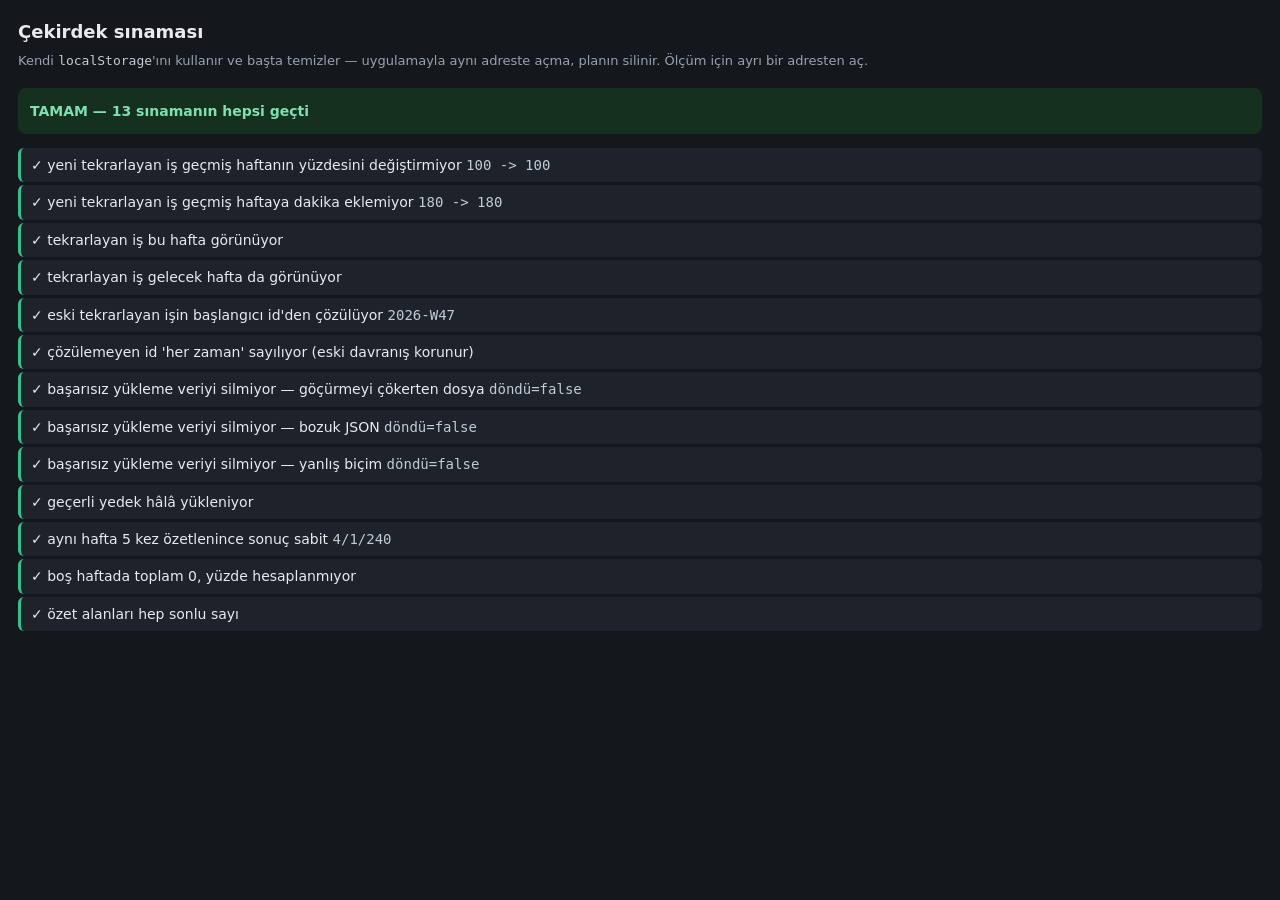
==== sinama.html @ 1fe1f3cf "Sinama sayfasi yedege alindi -- once dizin disi yapildi Bu depo KENDI kokunden yayinlaniyor ve .noje" ====
<!DOCTYPE html>
<html lang="tr">
<head>
<meta charset="utf-8">
<!-- ARAMA MOTORUNA KAPALI.
     Bu sayfa cekirdek sinamalarini kosan bir ARACTIR, icerik degil.
     Bu depo KENDI kokunden yayinlaniyor ve .nojekyll var; yani depoya
     giren her dosya canliya cikar. Sinama sayfasini izlemeye almak onu
     yedekler AMA ayni anda /planlayici/sinama.html adresinde herkese
     acar. Yedeklemek ile yayinlamak ayni dugmeye bagli.
     noindex: arama sonuclarinda cikmasin. robots.txt'ye de eklendi.
     NOT: noindex ERISIMI engellemez, DIZINLEMEYI engeller. Adresi
     bilen acar -- ama burada sizacak veri yok, sayfa uygulamanin kendi
     sinamalarini kosuyor. -->
<meta name="robots" content="noindex, nofollow">
<title>Planlayıcı — çekirdek sınaması</title>
<style>
  body{margin:0;background:#14171c;color:#e8eaed;font:14px/1.6 system-ui;padding:18px}
  h1{font-size:18px;margin:0 0 4px} p.alt{color:#98a2b3;margin:0 0 16px;font-size:13px}
  .s{padding:6px 10px;border-radius:6px;margin:3px 0;background:#1e232b}
  .ok{border-left:3px solid #35c08a} .yok{border-left:3px solid #e5484d;background:#2b1e20}
  #ozet{padding:12px;border-radius:8px;margin:14px 0;font-weight:600}
  .gecti{background:#16301f;color:#7fe0b0} .kaldi{background:#301818;color:#ff9ea1}
  code{color:#c3cad6}
</style>
</head>
<body>
<h1>Çekirdek sınaması</h1>
<p class="alt">Kendi <code>localStorage</code>'ını kullanır ve başta temizler —
uygulamayla aynı adreste açma, planın silinir. Ölçüm için ayrı bir adresten aç.</p>
<div id="ozet">yükleniyor…</div>
<div id="liste"></div>

<script>
document.write('<scr'+'ipt src="cekirdek.js?t=' + Date.now() + '"><\/scr'+'ipt>');
</script>

<script>
window.addEventListener("load", function () {
  var sonuclar = [], hata = 0;
  function ol(ad, kosul, ayrinti) {
    if (!kosul) hata++;
    sonuclar.push({ad: ad, gecti: !!kosul, ayrinti: ayrinti || ""});
  }
  function bosla() {
    try { localStorage.clear(); } catch (e) {}
    veri = { tekrarlayan: [], haftalar: {}, gunlukIz: {}, surum: 2 };
  }
  function yuzde(a) { var o = haftaOzeti(a); return o.toplam ? Math.round(o.biten / o.toplam * 100) : null; }

  var gecen = haftaAnahtari(new Date(Date.now() - 7 * 86400000));
  var bu    = haftaAnahtari(new Date());
  var sonra = haftaAnahtari(new Date(Date.now() + 7 * 86400000));

  // ── 1) TEKRARLAYAN İŞ GEÇMİŞİ DEĞİŞTİRMESİN (27.08.2026) ────────────
  // Tekrarlayan işler global tutuluyordu, hafta filtresi yoktu. Bugün
  // "her hafta spor" eklemek geçen haftayı %100'den %75'e düşürüyordu:
  // o hafta hiç var olmayan bir iş, geriye dönük "yapılmamış" sayılıyordu.
  bosla();
  for (var i = 0; i < 3; i++)
    blokEkle(gecen, { gun: i, metin: "iş" + i, bas: "09:00", bit: "10:00" }, false);
  haftaKaydi(gecen).bloklar.forEach(function (b) { b.tamam = true; });
  var oncekiYuzde = yuzde(gecen), oncekiDk = haftaOzeti(gecen).dakikaToplam;
  blokEkle(bu, { gun: 0, metin: "her hafta spor", bas: "18:00", bit: "19:00" }, true);

  ol("yeni tekrarlayan iş geçmiş haftanın yüzdesini değiştirmiyor",
     yuzde(gecen) === oncekiYuzde, oncekiYuzde + " -> " + yuzde(gecen));
  ol("yeni tekrarlayan iş geçmiş haftaya dakika eklemiyor",
     haftaOzeti(gecen).dakikaToplam === oncekiDk,
     oncekiDk + " -> " + haftaOzeti(gecen).dakikaToplam);
  ol("tekrarlayan iş bu hafta görünüyor", haftaOzeti(bu).toplam === 1);
  ol("tekrarlayan iş gelecek hafta da görünüyor", haftaOzeti(sonra).toplam === 1);

  // ── 2) ESKİ KAYITLAR: BAŞLANGIÇ id'DEN GERİ KAZANILIYOR ─────────────
  // id'nin ilk parçası Date.now().toString(36); tahmin değil, kaydın kendisi.
  bosla();
  var ikiHaftaOnce = Date.now() - 14 * 86400000;
  veri.tekrarlayan.push({ id: ikiHaftaOnce.toString(36) + "abcde", gun: 0,
                          bas: "08:00", bit: "09:00", metin: "eski", kategori: "genel" });
  localStorage.setItem(KAYIT_ADI, JSON.stringify(veri));
  yukle();
  ol("eski tekrarlayan işin başlangıcı id'den çözülüyor",
     veri.tekrarlayan[0].baslangic === haftaAnahtari(new Date(ikiHaftaOnce)),
     String(veri.tekrarlayan[0].baslangic));
  ol("çözülemeyen id 'her zaman' sayılıyor (eski davranış korunur)",
     idHaftasi("xx") === null && idHaftasi(null) === null);

  // ── 3) BAŞARISIZ YEDEK YÜKLEME VERİYİ SİLMESİN (27.08.2026) ─────────
  // `veri = aday` göçürmeden ÖNCE çalışıyordu. Biçim denetimini geçip
  // göçürmede çöken bir dosya, "geçersiz dosya" denmesine rağmen
  // bellekteki planı siliyordu; ilk kaydet() de diske yazıyordu.
  function veriDuruyorMu(h) {
    return !!(veri.haftalar[h] && veri.haftalar[h].bloklar && veri.haftalar[h].bloklar.length);
  }
  var kotular = {
    "göçürmeyi çökerten dosya": JSON.stringify({ haftalar: { "2026-W01": { gorevler: 5 } }, tekrarlayan: [] }),
    "bozuk JSON": "{bu json değil",
    "yanlış biçim": JSON.stringify({ selam: 1 })
  };
  Object.keys(kotular).forEach(function (ad) {
    bosla();
    blokEkle(bu, { gun: 0, metin: "ÖNEMLİ", bas: "09:00", bit: "10:00" }, false);
    var d = iceAktar(kotular[ad]);
    kaydet();   // kullanıcı herhangi bir şey yapmış gibi
    var disk = JSON.parse(localStorage.getItem(KAYIT_ADI) || "{}");
    ol("başarısız yükleme veriyi silmiyor — " + ad,
       d === false && veriDuruyorMu(bu) &&
       !!(disk.haftalar && disk.haftalar[bu] && disk.haftalar[bu].bloklar.length),
       "döndü=" + d);
  });
  bosla();
  blokEkle(bu, { gun: 0, metin: "eski", bas: "09:00", bit: "10:00" }, false);
  ol("geçerli yedek hâlâ yükleniyor",
     iceAktar(JSON.stringify({ haftalar: {}, tekrarlayan: [], surum: 2 })) === true &&
     !veriDuruyorMu(bu));

  // ── 4) SAYI ÇİZİMİN YAN ETKİSİ OLMASIN (08 Ders Programı'nda çıktı) ──
  bosla();
  blokEkle(bu, { gun: 0, metin: "a", bas: "09:00", bit: "10:00" }, true);
  for (var j = 0; j < 3; j++) blokEkle(bu, { gun: j, metin: "t" + j, bas: "13:00", bit: "14:00" }, false);
  haftaKaydi(bu).bloklar[0].tamam = true;
  var tekrar = [];
  for (var m = 0; m < 5; m++) { var o = haftaOzeti(bu); tekrar.push(o.toplam + "/" + o.biten + "/" + o.dakikaToplam); }
  ol("aynı hafta 5 kez özetlenince sonuç sabit",
     tekrar.every(function (x) { return x === tekrar[0]; }), tekrar[0]);

  // ── 5) BOŞ HAFTADA SAYI UYDURMA ─────────────────────────────────────
  bosla();
  var b = haftaOzeti(bu);
  ol("boş haftada toplam 0, yüzde hesaplanmıyor",
     b.toplam === 0 && yuzde(bu) === null);
  ol("özet alanları hep sonlu sayı",
     [b.toplam, b.biten, b.dakikaToplam].every(Number.isFinite));

  // ── Sonuç ───────────────────────────────────────────────────────────
  try { localStorage.clear(); } catch (e) {}
  document.getElementById("liste").innerHTML = sonuclar.map(function (s) {
    return '<div class="s ' + (s.gecti ? "ok" : "yok") + '">' + (s.gecti ? "✓ " : "✗ ") +
           s.ad + (s.ayrinti ? ' <code>' + s.ayrinti + '</code>' : '') + '</div>';
  }).join("");
  var oz = document.getElementById("ozet");
  oz.className = hata ? "kaldi" : "gecti";
  oz.textContent = hata ? hata + " SINAMA KALDI (" + sonuclar.length + " toplam)"
                        : "TAMAM — " + sonuclar.length + " sınamanın hepsi geçti";
  window.__sinama = { toplam: sonuclar.length, hata: hata, sonuclar: sonuclar };
});
</script>
</body>
</html>
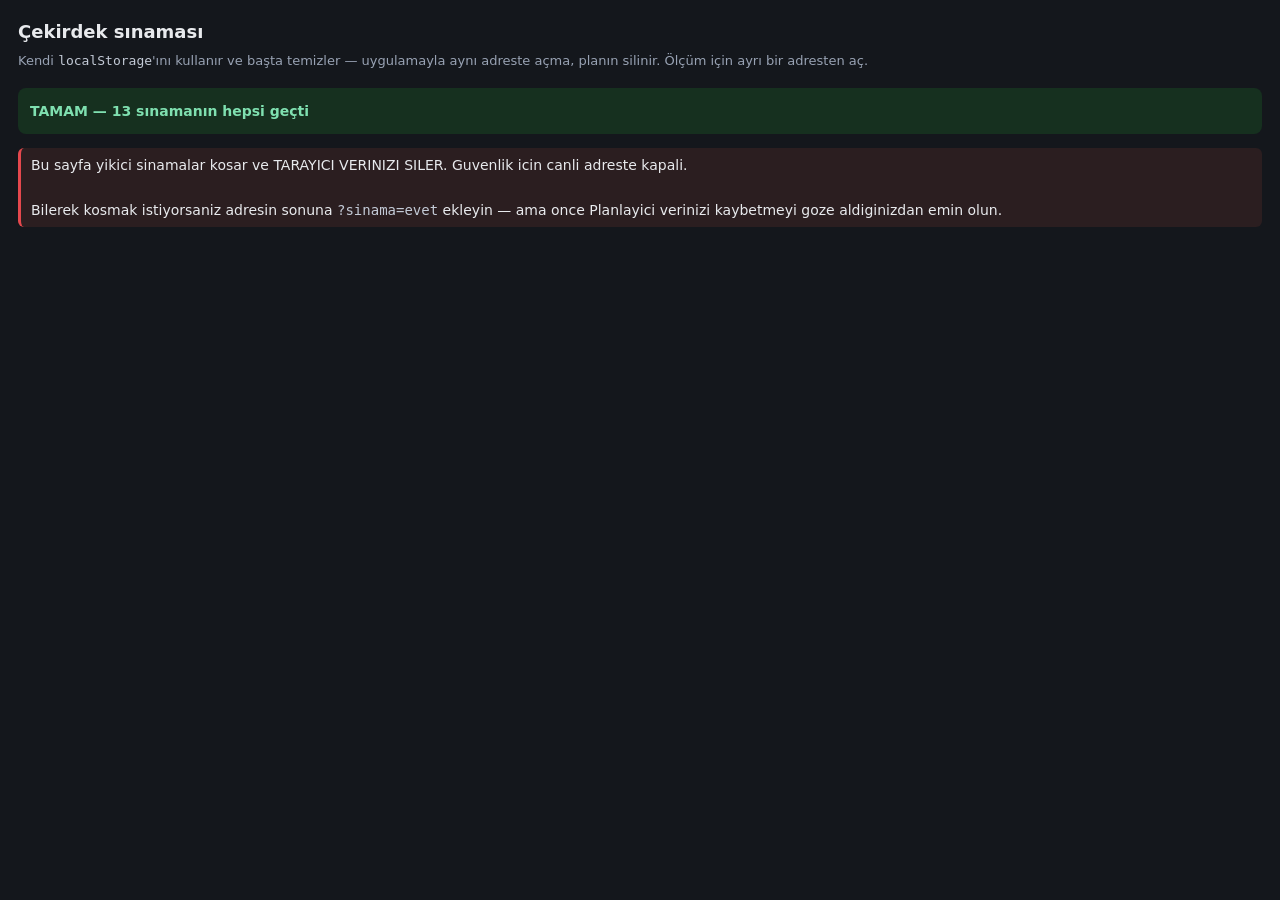
==== commit 7e18fb21: "ACIL: canlidaki sinama sayfasi KULLANICININ VERISINI SILIYORDU sinama.html acilir acilmaz `localStor" ====
--- a/sinama.html
+++ b/sinama.html
@@ -32,6 +32,35 @@
 <div id="liste"></div>
 
 <script>
+/* YIKICI SINAMA KILIDI — 03.09.2026.
+   Bu sayfa localStorage.clear() cagiriyor. Ayni kaynakta oldugu icin
+   acan kisinin PLANLAYICI VERISINI siler: haftalik program, tekrarlayan
+   gorevler, gunluk iz.
+
+   Sayfa yayinda duruyor (yedeklenebilmesi icin izlemeye alindi) ve
+   noindex + robots ile dizin disi. AMA noindex ERISIMI engellemez --
+   adresi bilen, eski bir baglantiya tiklayan ya da merakla acan biri
+   verisini kaybederdi.
+
+   Artik yikici sinamalar yalnizca ACIKCA izin verilince kosar. */
+var sinamaIzinli = (function () {
+    var y = location.hostname;
+    if (y === 'localhost' || y === '127.0.0.1' || y === '') return true;
+    return location.search.indexOf('sinama=evet') >= 0;
+})();
+
+/* Silme cagrisinin KENDISI de sarilir: yukaridaki kilit bir gun
+   atlanirsa bile veri gitmesin. Iki kat koruma, cunku kaybin bedeli
+   geri alinamaz. */
+function sinamaTemizle() {
+    if (!sinamaIzinli) return;
+    /* Yalniz BURADA silinir. Sayfadaki oteki cagrilar bu isleve
+       yonlendirildi; kilit tek yerde durur, atlamak icin tek nokta
+       degil, hic nokta yok. */
+    try { window.localStorage.clear(); } catch (e) {}
+}
+</script>
+<script>
 document.write('<scr'+'ipt src="cekirdek.js?t=' + Date.now() + '"><\/scr'+'ipt>');
 </script>
 
@@ -43,7 +72,7 @@
     sonuclar.push({ad: ad, gecti: !!kosul, ayrinti: ayrinti || ""});
   }
   function bosla() {
-    try { localStorage.clear(); } catch (e) {}
+    sinamaTemizle();
     veri = { tekrarlayan: [], haftalar: {}, gunlukIz: {}, surum: 2 };
   }
   function yuzde(a) { var o = haftaOzeti(a); return o.toplam ? Math.round(o.biten / o.toplam * 100) : null; }
@@ -133,11 +162,20 @@
      [b.toplam, b.biten, b.dakikaToplam].every(Number.isFinite));
 
   // ── Sonuç ───────────────────────────────────────────────────────────
-  try { localStorage.clear(); } catch (e) {}
+  sinamaTemizle();
+  if (!sinamaIzinli) {
+    document.getElementById("liste").innerHTML =
+      '<div class="s yok">Bu sayfa yikici sinamalar kosar ve TARAYICI ' +
+      'VERINIZI SILER. Guvenlik icin canli adreste kapali.<br><br>' +
+      'Bilerek kosmak istiyorsaniz adresin sonuna <code>?sinama=evet</code> ' +
+      'ekleyin — ama once Planlayici verinizi kaybetmeyi goze aldiginizdan ' +
+      'emin olun.</div>';
+  } else {
   document.getElementById("liste").innerHTML = sonuclar.map(function (s) {
     return '<div class="s ' + (s.gecti ? "ok" : "yok") + '">' + (s.gecti ? "✓ " : "✗ ") +
            s.ad + (s.ayrinti ? ' <code>' + s.ayrinti + '</code>' : '') + '</div>';
   }).join("");
+  }
   var oz = document.getElementById("ozet");
   oz.className = hata ? "kaldi" : "gecti";
   oz.textContent = hata ? hata + " SINAMA KALDI (" + sonuclar.length + " toplam)"
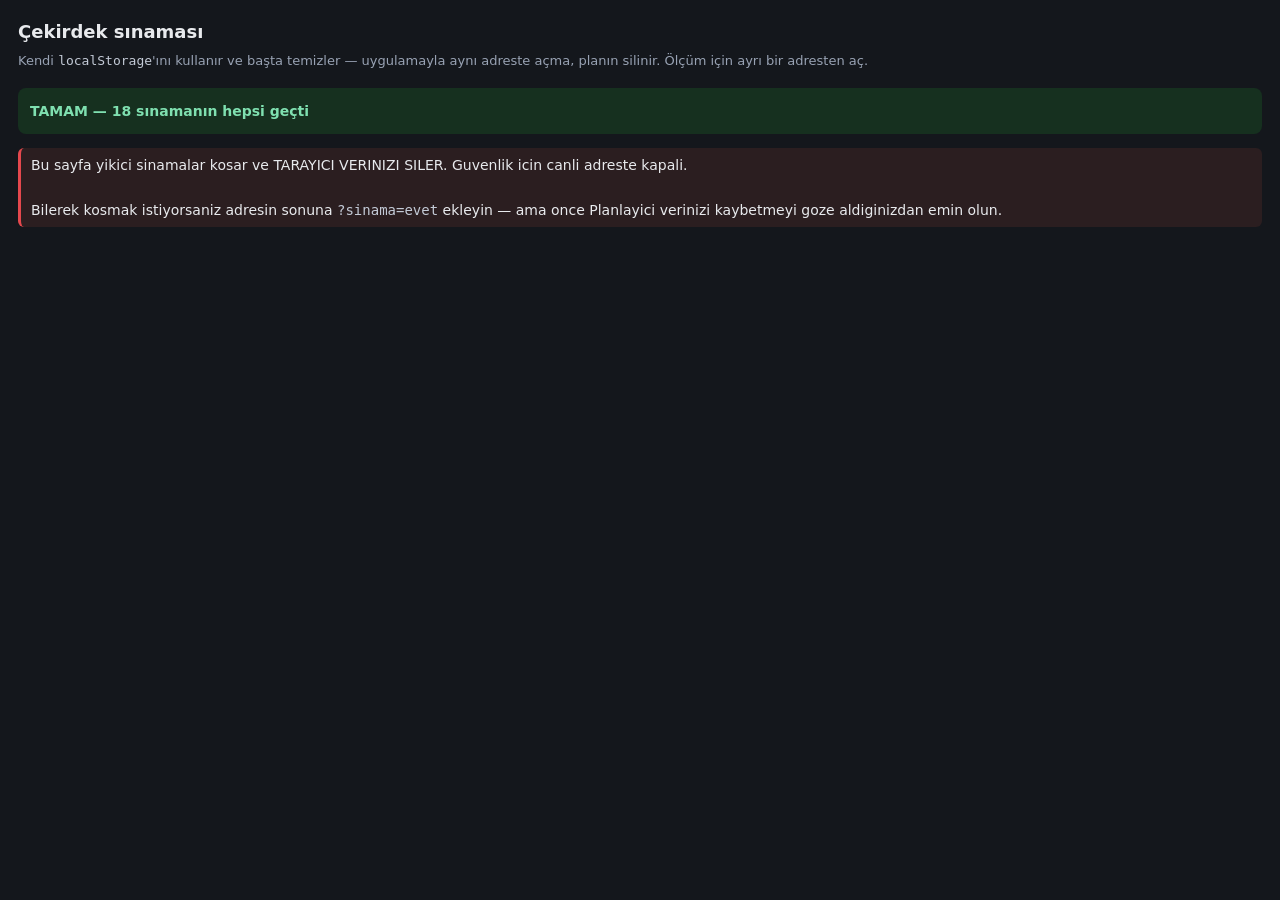
==== commit d175d4b3: "Sinavi asan deneme sessizce kabul ediliyordu + teslimat + damga ayrismasi Merkezin verdigi iki isi d" ====
--- a/sinama.html
+++ b/sinama.html
@@ -161,6 +161,43 @@
   ol("özet alanları hep sonlu sayı",
      [b.toplam, b.biten, b.dakikaToplam].every(Number.isFinite));
 
+  /* ── Deneme, sınavın soru sayısını aşıyorsa SÖYLENİR ────────────
+     Ölçüldü (03.09.2026, uygulama kullanılarak): TYT seçiliyken
+     100/50/30 girildi — toplam 180, TYT 120 sorudur. Kabul edildi,
+     net 87,5 yazıldı, uyarı çıkmadı, gelişim grafiğine işlendi.
+     10 yerine 100 yazmak tek tuş hatası; sonuç çökme değil, MAKUL
+     GÖRÜNEN yanlış bir net.
+     Engellemiyor, söylüyor: öğrenci branş/mini deneme de çözer;
+     sert sınır meşru kullanımı keserdi. */
+  {
+    /* KENDI FIXTURE'INI KURAR. Bu sayfadaki `bosla()` yalnizca
+       {tekrarlayan, haftalar, gunlukIz, surum} kuruyor -- `denemeler`
+       ALANI YOK. Ilk yazdigimda `veri.denemeler.length` cagirdim ve
+       sayfa TypeError ile durdu; ozet "yukleniyor..." kaldi.
+       Tehlikeli olan sey: disaridan bakinca `window.__sinama.sonuclar`
+       bostu ve "kalan yok" gibi okunuyordu -- yani KIRIK bir sinama
+       GECMIS gibi gorunuyordu. Uzun+sessiz+OLUMLU tuzagi tam bu.
+       Ozeti okumadan "gecti" demeyecegim.
+       Ayrica sunu da gosterdi: `denemeEkle` bu takimda hic kapsanmiyordu. */
+    bosla();
+    veri.denemeler = [];
+    const say = () => veri.denemeler.length;
+    const n0 = say();
+    const asan = denemeEkle("A", "2026-09-01", "TYT", "100", "50", "30");
+    ol("sınavı aşan deneme UYARI döndürüyor",
+       !!(asan && asan.uyari), asan && asan.uyari ? "uyarı var" : "uyari YOK");
+    ol("uyarı verse de KAYDEDİYOR (engellemez)", say() === n0 + 1);
+
+    const tam = denemeEkle("B", "2026-09-01", "TYT", "80", "30", "10");
+    ol("tam 120 soruluk TYT uyarmıyor", !!(tam && tam.tamam && !tam.uyari));
+
+    const yarim = denemeEkle("C", "2026-09-01", "TYT", "40", "8", "12");
+    ol("yarım deneme (60 soru) uyarmıyor", !!(yarim && !yarim.uyari));
+
+    const lgs = denemeEkle("D", "2026-09-01", "LGS", "60", "30", "10");
+    ol("LGS 100 soru uyarıyor (LGS 90'dır)", !!(lgs && lgs.uyari));
+  }
+
   // ── Sonuç ───────────────────────────────────────────────────────────
   sinamaTemizle();
   if (!sinamaIzinli) {
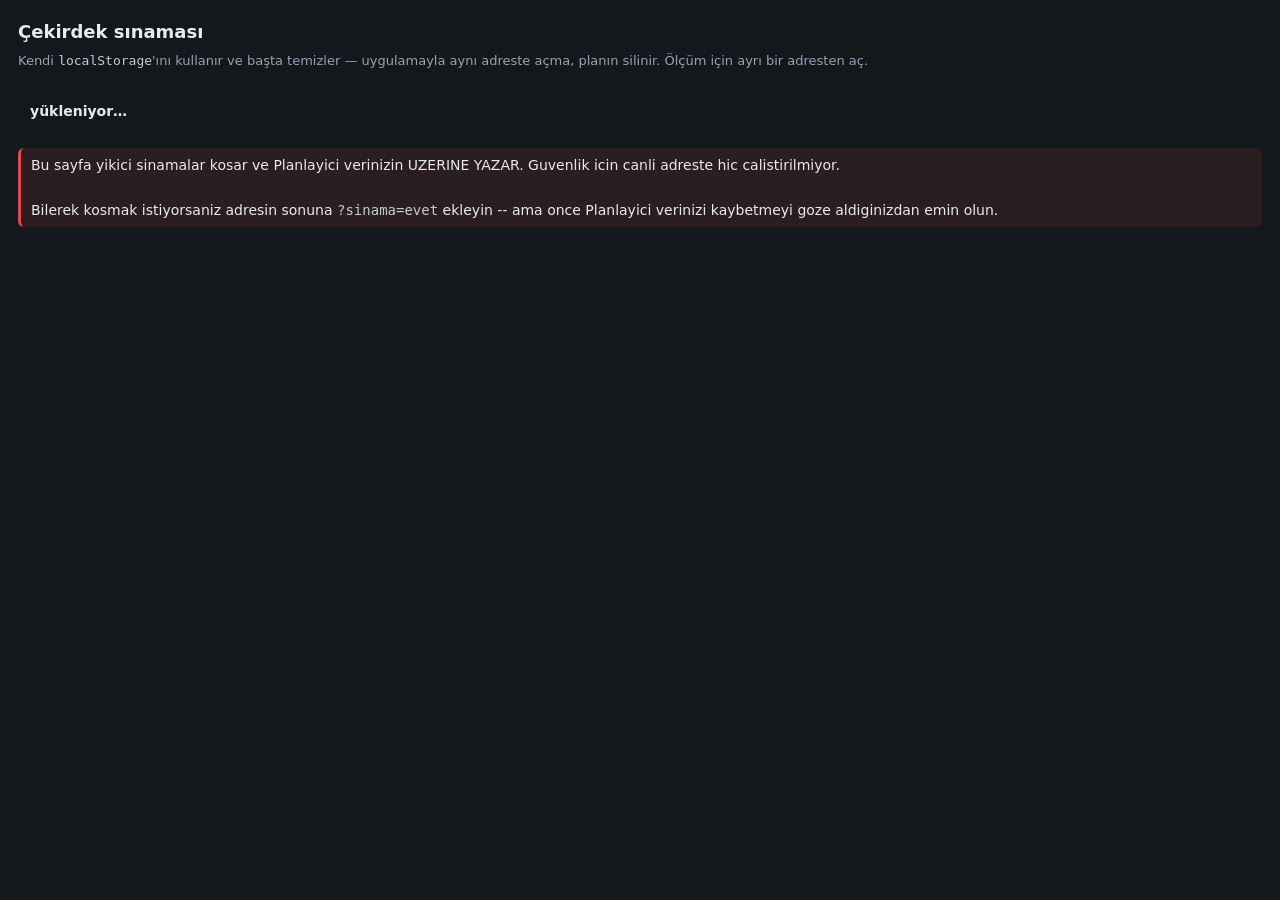
==== commit fc382fd6: "Yarim kalmis kilit tamamlandi: sinama sayfasi ogrencinin planini EZIYORDU Dun gece bu sayfaya kilit " ====
--- a/sinama.html
+++ b/sinama.html
@@ -66,6 +66,41 @@
 
 <script>
 window.addEventListener("load", function () {
+  /* KILIT EN BASTA -- yarim kalmis bir duzeltmenin tamamlanmasi.
+
+     Dun gece (02.09.2026) bu sayfaya kilit koydum ama YANLIS YERE:
+     yalnizca `sinamaTemizle()`ye ve SONUC EKRANINA. Sinamalarin
+     GOVDESI kosulsuz kosmaya devam ediyordu.
+
+     Olculdu (03.09.2026, yayin oncesi denetimde):
+         sinama.html:109  localStorage.setItem(KAYIT_ADI, ...)
+         cekirdek.js:5    const KAYIT_ADI = "haftalikPlanVerisi"
+     Yani sayfa, GERCEK uygulamanin anahtarina sahte sinama verisi
+     YAZIYORDU. Ogrencinin haftalik plani siliniyor degil, EZILIYORDU --
+     ve ekranda "canli adreste kapali" yaziyordu. Yalan.
+
+     Bu, dun gece silinen veriden bir bakima daha kotu: silinme belli
+     olur, sahte veriyle ezilme belli olmaz.
+
+     DERS: bir kilit, korumak istedigin seyin ONUNE konur; yan
+     etkilerinin onune degil. Ben cikti tarafini kilitleyip girdi
+     tarafini acik birakmisim.
+
+     Artik izin yoksa TEK BIR SINAMA BILE KOSMUYOR. */
+  if (!sinamaIzinli) {
+    var k = document.getElementById("liste");
+    if (k) {
+      k.innerHTML =
+        '<div class="s yok">Bu sayfa yikici sinamalar kosar ve ' +
+        'Planlayici verinizin UZERINE YAZAR. Guvenlik icin canli ' +
+        'adreste hic calistirilmiyor.<br><br>' +
+        'Bilerek kosmak istiyorsaniz adresin sonuna ' +
+        '<code>?sinama=evet</code> ekleyin -- ama once Planlayici ' +
+        'verinizi kaybetmeyi goze aldiginizdan emin olun.</div>';
+    }
+    return;                       /* GOVDE HIC CALISMAZ */
+  }
+
   var sonuclar = [], hata = 0;
   function ol(ad, kosul, ayrinti) {
     if (!kosul) hata++;
